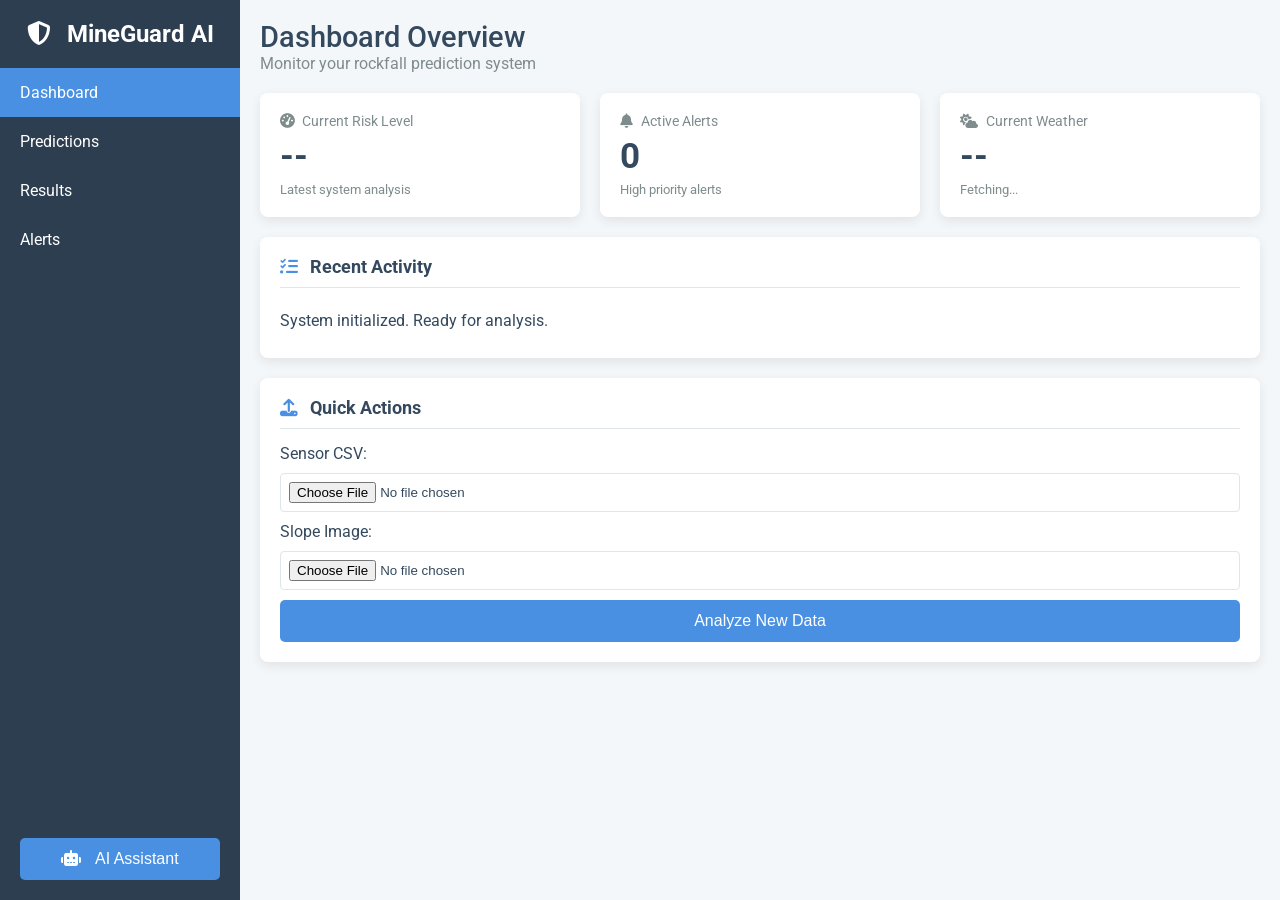
==== index.html @ 32e9ab59 "Initial commit for MineGuard AI system" ====
<!DOCTYPE html>
<html lang="en">
<head>
    <meta charset="UTF-8">
    <meta name="viewport" content="width=device-width, initial-scale=1.0">
    <title>MineGuard AI - Professional Dashboard</title>
    <link rel="stylesheet" href="style.css">
    <link href="https://fonts.googleapis.com/css2?family=Roboto:wght@300;400;500;700&display=swap" rel="stylesheet">
    <script src="https://cdn.jsdelivr.net/npm/chart.js"></script>
    <link rel="stylesheet" href="https://cdnjs.cloudflare.com/ajax/libs/font-awesome/6.5.2/css/all.min.css">
</head>
<body>
    <div class="sidebar">
        <div class="logo"><i class="fa-solid fa-shield-halved"></i> MineGuard AI</div>
        <nav id="sidebarNav">
            <ul>
                <li class="active"><a href="#" data-target="dashboard">Dashboard</a></li>
                <li><a href="#" data-target="predictions">Predictions</a></li>
                <li><a href="#" data-target="results">Results</a></li>
                <li><a href="#" data-target="alerts">Alerts</a></li>
            </ul>
        </nav>
        <div class="sidebar-footer" id="aiChatToggle">
            <button><i class="fa-solid fa-robot"></i> AI Assistant</button>
        </div>
    </div>

    <div class="main-content">
        <div id="dashboard" class="page-content active">
            <header class="page-header">
                <h1>Dashboard Overview</h1>
                <p>Monitor your rockfall prediction system</p>
            </header>
            <div class="grid-container">
                <div class="card kpi">
                    <span class="card-title"><i class="fa-solid fa-gauge-high"></i> Current Risk Level</span>
                    <span class="card-value" id="dash-risk-level">--</span>
                    <span class="card-description">Latest system analysis</span>
                </div>
                <div class="card kpi">
                    <span class="card-title"><i class="fa-solid fa-bell"></i> Active Alerts</span>
                    <span class="card-value" id="dash-active-alerts">0</span>
                    <span class="card-description">High priority alerts</span>
                </div>
                <div class="card kpi">
                    <span class="card-title"><i class="fa-solid fa-cloud-sun"></i> Current Weather</span>
                    <span class="card-value" id="dash-weather-condition">--</span>
                    <span class="card-description" id="dash-weather-details">Fetching...</span>
                </div>
                <div class="card activity-feed">
                    <h3 class="card-header"><i class="fa-solid fa-list-check"></i> Recent Activity</h3>
                    <ul id="recent-activity-list">
                        <li>System initialized. Ready for analysis.</li>
                    </ul>
                </div>
                <div class="card quick-actions">
                    <h3 class="card-header"><i class="fa-solid fa-upload"></i> Quick Actions</h3>
                    <form id="uploadForm">
                        <label for="sensorFile">Sensor CSV:</label>
                        <input type="file" id="sensorFile" name="sensorFile" accept=".csv" required>
                        <label for="imageFile">Slope Image:</label>
                        <input type="file" id="imageFile" name="imageFile" accept="image/*" required>
                        <button type="submit">Analyze New Data</button>
                    </form>
                </div>
            </div>
        </div>

        <div id="predictions" class="page-content">
            <header class="page-header">
                <h1>Rockfall Predictions</h1>
                <p>Analyze trends and future predictions using interactive charts and graphs</p>
            </header>
            <div class="grid-container">
                <div class="card chart-card">
                    <h3 class="card-header"><i class="fa-solid fa-chart-area"></i> Risk Level Trend</h3>
                    <canvas id="riskTrendChart"></canvas>
                </div>
                <div class="card info-card">
                    <h3 class="card-header"><i class="fa-solid fa-circle-info"></i> Model Information</h3>
                    <ul>
                        <li><strong>Model Accuracy:</strong> <span id="model-accuracy">94.5%</span></li>
                        <li><strong>Data Sources:</strong> <span id="model-sources">Hybrid (Sensors + Visual)</span></li>
                        <li><strong>Prediction Confidence:</strong> <span id="model-confidence">--</span></li>
                        <li><strong>Total Predictions:</strong> <span id="model-predictions">0</span></li>
                    </ul>
                </div>
                <div class="card visual-analysis-card">
                    <h3 class="card-header"><i class="fa-solid fa-camera"></i> Visual Crack Analysis</h3>
                    <div class="visual-analysis-container">
                        <img id="annotated-crack-image" src="" alt="Annotated Crack Image">
                        <p id="visual-analysis-placeholder">Upload an image to see crack detections.</p>
                    </div>
                </div>
            </div>
        </div>

        <div id="results" class="page-content">
            <header class="page-header">
                <h1>Latest Analysis Results</h1>
                <p>Detailed breakdown of the most recent open-pit mine analysis</p>
            </header>
            <div class="grid-container">
                 <div class="card kpi">
                    <span class="card-title"><i class="fa-solid fa-flag-checkered"></i> Overall Risk Level</span>
                    <span class="card-value" id="results-risk-level">--</span>
                    <span class="card-description">Based on latest data</span>
                </div>
                <div class="card kpi">
                    <span class="card-title"><i class="fa-solid fa-percent"></i> Model Confidence</span>
                    <span class="card-value" id="results-confidence">--</span>
                    <span class="card-description">Average prediction confidence</span>
                </div>
                <div class="card kpi">
                    <span class="card-title"><i class="fa-solid fa-calendar-days"></i> Analysis Date</span>
                    <span class="card-value" id="results-date">--</span>
                    <span class="card-description">Uploaded CSV Data</span>
                </div>
                <div class="card mitigation-card">
                    <h3 class="card-header"><i class="fa-solid fa-person-digging"></i> Model-Based Mitigation Actions</h3>
                    <ul id="mitigation-actions-list">
                        <li>Run an analysis to generate actions.</li>
                    </ul>
                </div>
                <div class="card zone-card">
                     <h3 class="card-header"><i class="fa-solid fa-signs-post"></i> Zone Risk Analysis</h3>
                     <ul id="zone-analysis-list">
                        <li>Run an analysis to generate zone data.</li>
                     </ul>
                </div>
            </div>
        </div>

        <div id="alerts" class="page-content">
            <header class="page-header"><h2><i class="fa-solid fa-triangle-exclamation"></i> Active and Recent Alerts</h2></header>
            <div class="card">
                <table id="alertsTable">
                    <thead>
                        <tr>
                            <th>Time</th>
                            <th>Risk Score</th>
                            <th>Severity</th>
                            <th>Details</th>
                            <th>Status</th>
                            <th>Action</th>
                        </tr>
                    </thead>
                    <tbody></tbody>
                </table>
            </div>
        </div>
    </div>

    <div class="gemini-chatbot-container" id="chatbotContainer">
        <div class="chatbot-header"><h3><i class="fa-solid fa-robot"></i> AI Assistant</h3><button class="close-chatbot" id="closeChatbot">&times;</button></div>
        <div class="chatbot-messages" id="chatbotMessages"><div class="message bot-message">Hello! I'm your MineGuard AI assistant. How can I help you today?</div></div>
        <div class="chatbot-input"><input type="text" id="chatInput" placeholder="Ask me anything..."><button id="sendChat">Send</button></div>
    </div>
    <div id="alertModal" class="modal-overlay">
        <div class="modal-content">
            <span class="modal-close" id="modalClose">&times;</span>
            <div class="modal-icon alert-icon"><i class="fa-solid fa-triangle-exclamation"></i></div>
            <h2>CRITICAL ALERT</h2>
            <p id="alert-details">A high-risk event has been detected.</p>
            <p><strong>Action:</strong> SMS & Email notifications dispatched.</p>
        </div>
    </div>

    <script src="script.js"></script>
</body>
</html>
---- style.css ----
/* --- Global Styles & Variables --- */
:root {
    --primary-color: #4a90e2;
    --background-color: #f4f7fa;
    --sidebar-bg: #2c3e50;
    --card-bg: #ffffff;
    --text-color: #34495e;
    --text-light: #7f8c8d;
    --text-inverse: #ffffff;
    --border-color: #dfe6e9;
    --shadow: 0 4px 12px rgba(0, 0, 0, 0.08);
    --risk-high: #e74c3c;
    --risk-moderate: #f39c12;
    --risk-low: #2ecc71;
}
* { box-sizing: border-box; margin: 0; padding: 0; }
body {
    font-family: 'Roboto', sans-serif;
    background-color: var(--background-color);
    color: var(--text-color);
    display: flex;
}
/* --- Sidebar --- */
.sidebar {
    width: 240px;
    background-color: var(--sidebar-bg);
    color: var(--text-inverse);
    display: flex;
    flex-direction: column;
    height: 100vh;
    position: fixed;
}
.logo { font-size: 1.5rem; font-weight: bold; padding: 20px; text-align: center; }
.logo i, .sidebar nav a i, .sidebar-footer button i { margin-right: 10px; }
.sidebar nav ul { list-style: none; }
.sidebar nav a { color: var(--text-inverse); text-decoration: none; display: block; padding: 15px 20px; transition: background-color 0.3s; }
.sidebar nav a:hover, .sidebar nav li.active a { background-color: var(--primary-color); }
.sidebar-footer { margin-top: auto; padding: 20px; }
.sidebar-footer button { width: 100%; padding: 12px; background-color: var(--primary-color); color: white; border: none; border-radius: 5px; cursor: pointer; font-size: 1rem; }
/* --- Main Content --- */
.main-content { margin-left: 240px; width: calc(100% - 240px); padding: 20px; }
.page-content { display: none; }
.page-content.active { display: block; }
.page-header { margin-bottom: 20px; }
.page-header h1 { font-size: 1.8rem; font-weight: 500; }
.page-header p { color: var(--text-light); }
/* --- Grid & Cards --- */
.grid-container { display: grid; grid-template-columns: repeat(3, 1fr); gap: 20px; }
.card { background-color: var(--card-bg); padding: 20px; border-radius: 8px; box-shadow: var(--shadow); }
.card-header { font-size: 1.1rem; margin-bottom: 15px; border-bottom: 1px solid var(--border-color); padding-bottom: 10px; }
.card-header i { margin-right: 8px; color: var(--primary-color); }
/* Card-specific layouts */
.activity-feed, .quick-actions { grid-column: span 3; }
.chart-card { grid-column: span 2; }
.info-card { grid-column: span 1; }
.mitigation-card { grid-column: span 2; }
.zone-card { grid-column: span 1; }
/* --- Card Content Styling --- */
.kpi { display: flex; flex-direction: column; }
.kpi .card-title { color: var(--text-light); font-size: 0.9rem; }
.kpi .card-title i { margin-right: 5px; }
.kpi .card-value { font-size: 2.2rem; font-weight: bold; margin: 5px 0; }
.kpi .card-description { color: var(--text-light); font-size: 0.8rem; margin-top: auto; }
.activity-feed ul, .info-card ul, .mitigation-card ul, .zone-card ul { list-style: none; padding-left: 0; }
.activity-feed li, .info-card li, .mitigation-card li, .zone-card li { padding: 8px 0; border-bottom: 1px solid var(--border-color); }
.activity-feed li:last-child, .info-card li:last-child, .mitigation-card li:last-child, .zone-card li:last-child { border-bottom: none; }
/* Quick Actions Form */
.quick-actions form { display: flex; flex-direction: column; gap: 10px; }
.quick-actions input[type="file"] { border: 1px solid var(--border-color); padding: 8px; border-radius: 4px; }
.quick-actions button { background-color: var(--primary-color); color: white; padding: 12px; border: none; border-radius: 5px; cursor: pointer; font-size: 1rem; }
/* Zone Analysis Styling */
.zone-analysis-item { display: flex; justify-content: space-between; align-items: center; }
.zone-risk-level { font-weight: bold; padding: 3px 8px; border-radius: 4px; color: white; }
.zone-risk-high { background-color: var(--risk-high); }
.zone-risk-moderate { background-color: var(--risk-moderate); }
/* --- Table Styling --- */
table { width: 100%; border-collapse: collapse; margin-top: 20px; }
table th, table td { padding: 12px 15px; border: 1px solid var(--border-color); text-align: left; }
table th { background-color: #f4f7fa; font-weight: 500; }
.severity-high { color: var(--risk-high); font-weight: bold; }
.severity-moderate { color: var(--risk-moderate); font-weight: bold; }
.solve-btn { padding: 5px 10px; background-color: var(--primary-color); color: white; border: none; border-radius: 4px; cursor: pointer; }
.solve-btn:disabled { background-color: var(--text-light); cursor: not-allowed; }
tr.solved { background-color: #eaf7ea !important; color: #6c757d; }
/* --- Chatbot Styling --- */
.gemini-chatbot-container { position: fixed; bottom: 20px; right: 20px; width: 350px; background-color: var(--card-bg); border-radius: 10px; box-shadow: 0 10px 30px rgba(0, 0, 0, 0.2); display: flex; flex-direction: column; overflow: hidden; transition: transform 0.3s ease-in-out, opacity 0.3s; transform: translateY(20px); opacity: 0; pointer-events: none; z-index: 999; }
.gemini-chatbot-container.active { transform: translateY(0); opacity: 1; pointer-events: auto; }
.chatbot-header { background-color: var(--primary-color); color: white; padding: 10px 15px; display: flex; justify-content: space-between; align-items: center; }
.chatbot-header i { margin-right: 8px; }
.close-chatbot { background: none; border: none; color: white; font-size: 1.5rem; cursor: pointer; }
.chatbot-messages { flex-grow: 1; padding: 15px; overflow-y: auto; height: 300px; }
.message { margin-bottom: 10px; padding: 8px 12px; border-radius: 15px; max-width: 80%; line-height: 1.4; }
.bot-message { background-color: #ecf0f1; }
.user-message { background-color: var(--primary-color); color: white; margin-left: auto; }
.chatbot-input { display: flex; border-top: 1px solid var(--border-color); }
.chatbot-input input { flex-grow: 1; border: none; padding: 15px; outline: none; }
.chatbot-input button { background-color: var(--primary-color); color: white; border: none; padding: 0 20px; cursor: pointer; }
/* --- Mock Alert Modal Styling --- */
.modal-overlay { position: fixed; top: 0; left: 0; width: 100%; height: 100%; background-color: rgba(0, 0, 0, 0.6); display: flex; justify-content: center; align-items: center; opacity: 0; pointer-events: none; transition: opacity 0.3s ease-in-out; z-index: 1000; }
.modal-overlay.active { opacity: 1; pointer-events: auto; }
.modal-content { background-color: white; padding: 30px; border-radius: 10px; text-align: center; width: 90%; max-width: 450px; position: relative; transform: scale(0.9); transition: transform 0.3s ease-in-out; }
.modal-overlay.active .modal-content { transform: scale(1); }
.modal-close { position: absolute; top: 10px; right: 15px; font-size: 2rem; color: #aaa; cursor: pointer; }
.modal-icon { width: 80px; height: 80px; border-radius: 50%; margin: 0 auto 20px; display: flex; justify-content: center; align-items: center; font-size: 3rem; }
.alert-icon { background-color: #fbe9e7; color: #e74c3c; }
/* --- Visual Analysis Card Styling --- */
.visual-analysis-card {
    grid-column: 1 / -1; /* Make it span the full width */
}
.visual-analysis-container {
    text-align: center;
    padding: 10px;
    min-height: 100px;
}
#annotated-crack-image {
    max-width: 100%;
    height: auto;
    border-radius: 8px;
    border: 1px solid var(--border-color);
    display: none; /* Hidden by default */
}
#visual-analysis-placeholder {
    color: var(--text-light);
    padding: 20px;
}
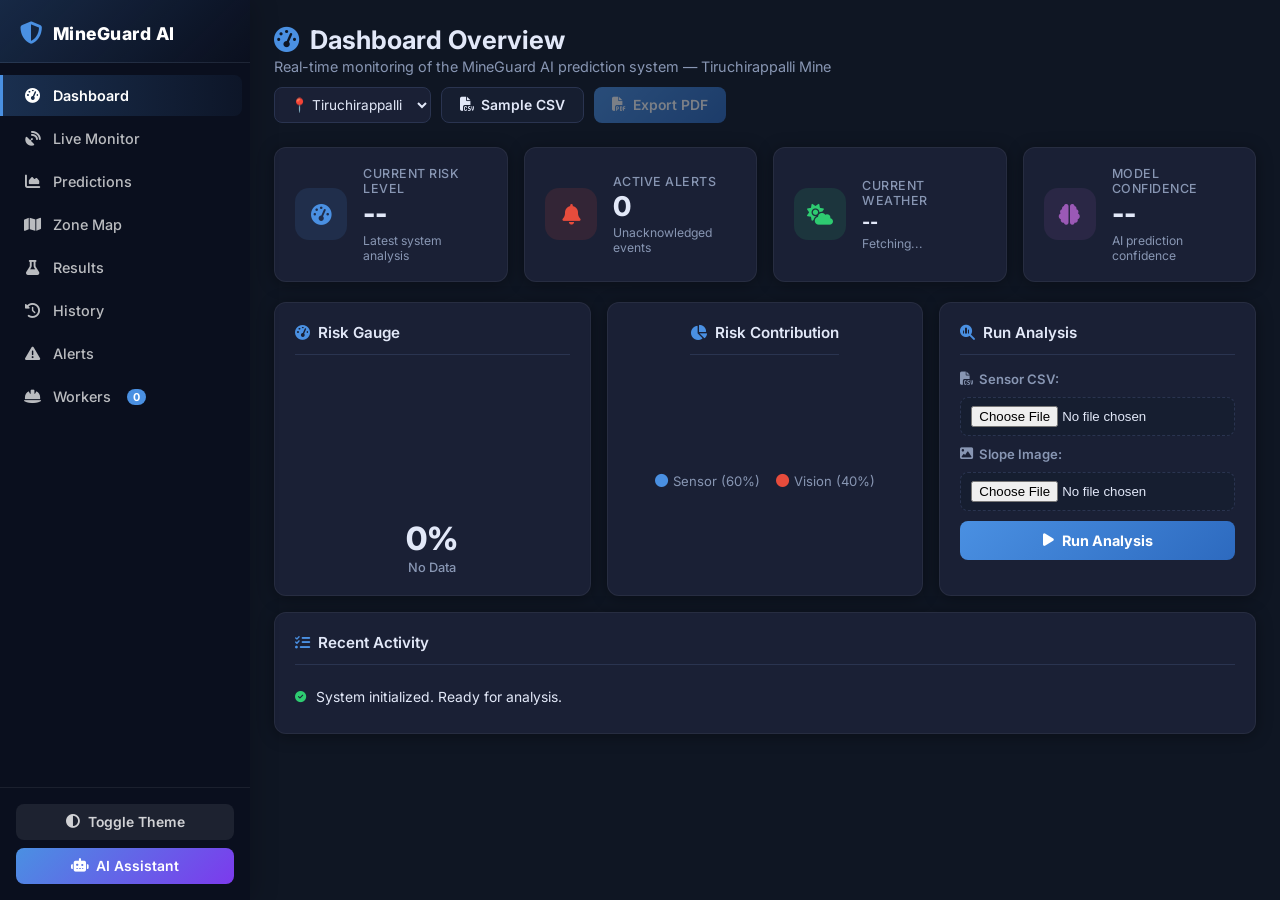
==== commit d1238be7: "feat: implement worker alert system and dashboard upgrades" ====
--- a/index.html
+++ b/index.html
@@ -1,171 +1,622 @@
 <!DOCTYPE html>
-<html lang="en">
+<html lang="en" data-theme="dark">
 <head>
     <meta charset="UTF-8">
     <meta name="viewport" content="width=device-width, initial-scale=1.0">
-    <title>MineGuard AI - Professional Dashboard</title>
+    <title>MineGuard AI — Mine Safety Dashboard</title>
+    <meta name="description" content="AI-powered open-pit mine rockfall and crack detection system with real-time sensor monitoring, YOLO visual analysis, and intelligent risk prediction.">
     <link rel="stylesheet" href="style.css">
-    <link href="https://fonts.googleapis.com/css2?family=Roboto:wght@300;400;500;700&display=swap" rel="stylesheet">
+    <link href="https://fonts.googleapis.com/css2?family=Inter:wght@300;400;500;600;700;800&display=swap" rel="stylesheet">
     <script src="https://cdn.jsdelivr.net/npm/chart.js"></script>
+    <script src="https://cdnjs.cloudflare.com/ajax/libs/jspdf/2.5.1/jspdf.umd.min.js"></script>
+    <script src="https://cdnjs.cloudflare.com/ajax/libs/html2canvas/1.4.1/html2canvas.min.js"></script>
     <link rel="stylesheet" href="https://cdnjs.cloudflare.com/ajax/libs/font-awesome/6.5.2/css/all.min.css">
 </head>
 <body>
-    <div class="sidebar">
-        <div class="logo"><i class="fa-solid fa-shield-halved"></i> MineGuard AI</div>
-        <nav id="sidebarNav">
-            <ul>
-                <li class="active"><a href="#" data-target="dashboard">Dashboard</a></li>
-                <li><a href="#" data-target="predictions">Predictions</a></li>
-                <li><a href="#" data-target="results">Results</a></li>
-                <li><a href="#" data-target="alerts">Alerts</a></li>
-            </ul>
-        </nav>
-        <div class="sidebar-footer" id="aiChatToggle">
-            <button><i class="fa-solid fa-robot"></i> AI Assistant</button>
-        </div>
-    </div>
-
-    <div class="main-content">
-        <div id="dashboard" class="page-content active">
-            <header class="page-header">
-                <h1>Dashboard Overview</h1>
-                <p>Monitor your rockfall prediction system</p>
-            </header>
-            <div class="grid-container">
+
+<!-- ============================================================
+     SIDEBAR
+     ============================================================ -->
+<div class="sidebar" id="sidebar">
+    <div class="logo">
+        <i class="fa-solid fa-shield-halved"></i>
+        <span>MineGuard AI</span>
+    </div>
+    <nav id="sidebarNav">
+        <ul>
+            <li class="active"><a href="#" data-target="dashboard"><i class="fa-solid fa-gauge-high"></i>Dashboard</a></li>
+            <li><a href="#" data-target="live"><i class="fa-solid fa-satellite-dish"></i>Live Monitor</a></li>
+            <li><a href="#" data-target="predictions"><i class="fa-solid fa-chart-area"></i>Predictions</a></li>
+            <li><a href="#" data-target="map"><i class="fa-solid fa-map"></i>Zone Map</a></li>
+            <li><a href="#" data-target="results"><i class="fa-solid fa-flask"></i>Results</a></li>
+            <li><a href="#" data-target="history"><i class="fa-solid fa-clock-rotate-left"></i>History</a></li>
+            <li><a href="#" data-target="alerts"><i class="fa-solid fa-triangle-exclamation"></i>Alerts <span id="alertBadge" class="alert-badge" style="display:none">0</span></a></li>
+            <li><a href="#" data-target="workers"><i class="fa-solid fa-hard-hat"></i>Workers <span id="workerCountBadge" class="worker-badge">0</span></a></li>
+        </ul>
+    </nav>
+    <div class="sidebar-footer">
+        <button class="theme-btn" id="themeToggle"><i class="fa-solid fa-circle-half-stroke"></i> Toggle Theme</button>
+        <button class="ai-btn" id="aiChatToggle"><i class="fa-solid fa-robot"></i> AI Assistant</button>
+    </div>
+</div>
+
+<!-- ============================================================
+     MAIN CONTENT
+     ============================================================ -->
+<div class="main-content">
+
+    <!-- ======== DASHBOARD ======== -->
+    <div id="dashboard" class="page-content active">
+        <header class="page-header">
+            <div>
+                <h1><i class="fa-solid fa-gauge-high"></i> Dashboard Overview</h1>
+                <p>Real-time monitoring of the MineGuard AI prediction system — Tiruchirappalli Mine</p>
+            </div>
+            <div class="header-actions">
+                <select id="locationSelect" class="location-select" title="Weather location">
+                    <option value="Tiruchirappalli">📍 Tiruchirappalli</option>
+                    <option value="Chennai">📍 Chennai</option>
+                    <option value="Mumbai">📍 Mumbai</option>
+                    <option value="Bengaluru">📍 Bengaluru</option>
+                </select>
+                <button id="generateCsvBtn" class="btn-secondary"><i class="fa-solid fa-file-csv"></i> Sample CSV</button>
+                <button id="exportReportBtn" class="btn-primary" disabled><i class="fa-solid fa-file-pdf"></i> Export PDF</button>
+            </div>
+        </header>
+
+        <!-- KPI Row -->
+        <div class="kpi-row">
+            <div class="card kpi" id="kpi-risk">
+                <div class="kpi-icon"><i class="fa-solid fa-gauge-high"></i></div>
+                <div class="kpi-info">
+                    <span class="kpi-label">Current Risk Level</span>
+                    <span class="kpi-value" id="dash-risk-level">--</span>
+                    <span class="kpi-sub">Latest system analysis</span>
+                </div>
+            </div>
+            <div class="card kpi">
+                <div class="kpi-icon" style="background:rgba(231,76,60,0.12);color:#e74c3c"><i class="fa-solid fa-bell"></i></div>
+                <div class="kpi-info">
+                    <span class="kpi-label">Active Alerts</span>
+                    <span class="kpi-value" id="dash-active-alerts">0</span>
+                    <span class="kpi-sub">Unacknowledged events</span>
+                </div>
+            </div>
+            <div class="card kpi">
+                <div class="kpi-icon" style="background:rgba(46,204,113,0.12);color:#2ecc71"><i class="fa-solid fa-cloud-sun"></i></div>
+                <div class="kpi-info">
+                    <span class="kpi-label">Current Weather</span>
+                    <span class="kpi-value" id="dash-weather-condition" style="font-size:1.1rem;line-height:1.4">--</span>
+                    <span class="kpi-sub" id="dash-weather-details">Fetching...</span>
+                </div>
+            </div>
+            <div class="card kpi">
+                <div class="kpi-icon" style="background:rgba(155,89,182,0.12);color:#9b59b6"><i class="fa-solid fa-brain"></i></div>
+                <div class="kpi-info">
+                    <span class="kpi-label">Model Confidence</span>
+                    <span class="kpi-value" id="dash-confidence">--</span>
+                    <span class="kpi-sub">AI prediction confidence</span>
+                </div>
+            </div>
+        </div>
+
+        <!-- Main Dashboard Grid -->
+        <div class="dashboard-grid">
+            <!-- Gauge -->
+            <div class="card gauge-card">
+                <h3 class="card-header"><i class="fa-solid fa-tachometer-alt"></i> Risk Gauge</h3>
+                <div class="gauge-container">
+                    <canvas id="riskGaugeChart" width="260" height="150"></canvas>
+                    <div class="gauge-label">
+                        <span id="gaugePercent">0%</span>
+                        <small id="gaugeLevel">No Data</small>
+                    </div>
+                </div>
+            </div>
+
+            <!-- Donut -->
+            <div class="card donut-card">
+                <h3 class="card-header"><i class="fa-solid fa-chart-pie"></i> Risk Contribution</h3>
+                <canvas id="contributionChart"></canvas>
+                <div class="donut-legend">
+                    <span><i class="fa-solid fa-circle" style="color:#4a90e2"></i> Sensor (60%)</span>
+                    <span><i class="fa-solid fa-circle" style="color:#e74c3c"></i> Vision (40%)</span>
+                </div>
+            </div>
+
+            <!-- Upload Form -->
+            <div class="card quick-actions">
+                <h3 class="card-header"><i class="fa-solid fa-magnifying-glass-chart"></i> Run Analysis</h3>
+                <form id="uploadForm">
+                    <label for="sensorFile"><i class="fa-solid fa-file-csv"></i> Sensor CSV:</label>
+                    <input type="file" id="sensorFile" name="sensorFile" accept=".csv" required>
+                    <label for="imageFile"><i class="fa-solid fa-image"></i> Slope Image:</label>
+                    <input type="file" id="imageFile" name="imageFile" accept="image/*" required>
+                    <div id="imagePreviewContainer" class="image-preview-container" style="display:none">
+                        <img id="imagePreview" src="" alt="Preview">
+                    </div>
+                    <button type="submit" id="analyzeBtn"><i class="fa-solid fa-play"></i> Run Analysis</button>
+                </form>
+                <div id="analyzeLoader" class="skeleton-loader" style="display:none">
+                    <div class="skeleton-line"></div>
+                    <div class="skeleton-line medium"></div>
+                    <div class="skeleton-line short"></div>
+                    <div class="skeleton-line medium"></div>
+                </div>
+            </div>
+
+            <!-- Activity Feed -->
+            <div class="card activity-feed">
+                <h3 class="card-header"><i class="fa-solid fa-list-check"></i> Recent Activity</h3>
+                <ul id="recent-activity-list">
+                    <li class="activity-item">
+                        <i class="fa-solid fa-circle-check act-icon ok"></i>
+                        <span>System initialized. Ready for analysis.</span>
+                    </li>
+                </ul>
+            </div>
+        </div>
+    </div>
+
+    <!-- ======== LIVE MONITOR ======== -->
+    <div id="live" class="page-content">
+        <header class="page-header">
+            <div>
+                <h1><i class="fa-solid fa-satellite-dish"></i> Live Sensor Monitor</h1>
+                <p>Real-time simulation of underground mine sensors (polls every 2 seconds)</p>
+            </div>
+            <div class="header-actions">
+                <span id="livePulse" class="live-pulse"><i class="fa-solid fa-circle"></i> STANDBY</span>
+                <button id="toggleLiveBtn" class="btn-primary"><i class="fa-solid fa-play"></i> Start Monitoring</button>
+            </div>
+        </header>
+
+        <div class="kpi-row">
+            <div class="card kpi">
+                <div class="kpi-icon" style="background:rgba(74,144,226,0.12);color:#4a90e2"><i class="fa-solid fa-arrows-up-down"></i></div>
+                <div class="kpi-info">
+                    <span class="kpi-label">Displacement</span>
+                    <span class="kpi-value" id="live-displacement">-- mm</span>
+                    <span class="kpi-sub">Surface movement</span>
+                </div>
+            </div>
+            <div class="card kpi">
+                <div class="kpi-icon" style="background:rgba(231,76,60,0.12);color:#e74c3c"><i class="fa-solid fa-droplet"></i></div>
+                <div class="kpi-info">
+                    <span class="kpi-label">Pore Pressure</span>
+                    <span class="kpi-value" id="live-pressure">-- kPa</span>
+                    <span class="kpi-sub">Subsurface water pressure</span>
+                </div>
+            </div>
+            <div class="card kpi">
+                <div class="kpi-icon" style="background:rgba(243,156,18,0.12);color:#f39c12"><i class="fa-solid fa-compress-alt"></i></div>
+                <div class="kpi-info">
+                    <span class="kpi-label">Strain</span>
+                    <span class="kpi-value" id="live-strain">-- με</span>
+                    <span class="kpi-sub">Rock micro-deformation</span>
+                </div>
+            </div>
+            <div class="card kpi">
+                <div class="kpi-icon" style="background:rgba(231,76,60,0.12);color:#e74c3c"><i class="fa-solid fa-shield-halved"></i></div>
+                <div class="kpi-info">
+                    <span class="kpi-label">Estimated Risk</span>
+                    <span class="kpi-value" id="live-risk">--</span>
+                    <span class="kpi-sub">Sensor-based estimate</span>
+                </div>
+            </div>
+        </div>
+
+        <div class="card live-chart-card">
+            <h3 class="card-header"><i class="fa-solid fa-wave-square"></i> Real-Time Sensor Feed (Last 30 Readings)</h3>
+            <canvas id="liveChart" style="max-height:300px"></canvas>
+        </div>
+    </div>
+
+    <!-- ======== PREDICTIONS ======== -->
+    <div id="predictions" class="page-content">
+        <header class="page-header">
+            <div>
+                <h1><i class="fa-solid fa-chart-area"></i> Rockfall Predictions</h1>
+                <p>Multi-sensor trend analysis and YOLO visual crack detection</p>
+            </div>
+        </header>
+        <div class="predictions-grid">
+            <div class="card chart-card">
+                <h3 class="card-header"><i class="fa-solid fa-chart-line"></i> Multi-Sensor Trend (Last 20 Readings)</h3>
+                <canvas id="riskTrendChart" style="max-height:280px"></canvas>
+            </div>
+            <div class="card info-card">
+                <h3 class="card-header"><i class="fa-solid fa-circle-info"></i> Model Information</h3>
+                <ul class="info-list">
+                    <li><strong>Model Accuracy</strong> <span id="model-accuracy" class="badge badge-green">94.5%</span></li>
+                    <li><strong>Data Sources</strong> <span>Hybrid (Sensors + Visual)</span></li>
+                    <li><strong>Prediction Confidence</strong> <span id="model-confidence">--</span></li>
+                    <li><strong>Total Predictions</strong> <span id="model-predictions">0</span></li>
+                    <li><strong>Cracks Detected</strong> <span id="info-cracks">--</span></li>
+                    <li><strong>Numerical Risk</strong> <span id="info-num-risk">--</span></li>
+                    <li><strong>Visual Risk</strong> <span id="info-vis-risk">--</span></li>
+                    <li><strong>Rainfall Impact</strong> <span id="info-rainfall">--</span></li>
+                </ul>
+            </div>
+
+            <!-- Before / After Comparison -->
+            <div class="card visual-analysis-card">
+                <h3 class="card-header"><i class="fa-solid fa-camera"></i> YOLO Crack Detection — Original vs Annotated</h3>
+                <div class="img-wrapper" id="imgWrapper">
+                    <p id="visual-analysis-placeholder">Upload an image to see YOLO crack detections.</p>
+                </div>
+            </div>
+        </div>
+    </div>
+
+    <!-- ======== ZONE MAP ======== -->
+    <div id="map" class="page-content">
+        <header class="page-header">
+            <div>
+                <h1><i class="fa-solid fa-map"></i> Mine Zone Map</h1>
+                <p>Top-down view of open-pit mine zones colored by real-time risk level</p>
+            </div>
+        </header>
+        <div class="map-layout">
+            <div class="card map-card">
+                <h3 class="card-header"><i class="fa-solid fa-signs-post"></i> Zone Risk Visualization</h3>
+                <svg id="mineMap" viewBox="0 0 620 420" xmlns="http://www.w3.org/2000/svg" style="width:100%;height:auto;border-radius:10px">
+                    <!-- Background -->
+                    <rect width="620" height="420" rx="10" fill="none"/>
+                    <!-- Pit border -->
+                    <ellipse cx="310" cy="210" rx="275" ry="180" fill="none" stroke="var(--border)" stroke-width="2" stroke-dasharray="8,4"/>
+                    <!-- Zones -->
+                    <path id="zone-north" d="M 310 30 A 275 180 0 0 1 585 210 L 310 210 Z" fill="#2ecc71" opacity="0.75" class="mine-zone" data-zone="North Slope"/>
+                    <path id="zone-east"  d="M 585 210 A 275 180 0 0 1 310 390 L 310 210 Z" fill="#2ecc71" opacity="0.75" class="mine-zone" data-zone="East Wall"/>
+                    <path id="zone-south" d="M 310 390 A 275 180 0 0 1 35 210 L 310 210 Z"  fill="#2ecc71" opacity="0.75" class="mine-zone" data-zone="South Slope"/>
+                    <path id="zone-west"  d="M 35 210 A 275 180 0 0 1 310 30 L 310 210 Z"   fill="#2ecc71" opacity="0.75" class="mine-zone" data-zone="West Wall"/>
+                    <!-- Pit floor -->
+                    <ellipse cx="310" cy="210" rx="75" ry="50" fill="#1a2035" opacity="0.85"/>
+                    <text x="310" y="215" text-anchor="middle" fill="#8896b3" font-size="12" font-family="Inter,sans-serif" font-weight="500">Pit Floor</text>
+                    <!-- Zone labels -->
+                    <text x="310" y="115" text-anchor="middle" fill="white" font-size="15" font-weight="700" font-family="Inter,sans-serif">North Slope</text>
+                    <text id="map-label-north" x="310" y="135" text-anchor="middle" fill="white" font-size="12" font-family="Inter,sans-serif">LOW RISK</text>
+                    <text x="475" y="215" text-anchor="middle" fill="white" font-size="15" font-weight="700" font-family="Inter,sans-serif">East Wall</text>
+                    <text id="map-label-east" x="475" y="235" text-anchor="middle" fill="white" font-size="12" font-family="Inter,sans-serif">LOW RISK</text>
+                    <text x="310" y="315" text-anchor="middle" fill="white" font-size="15" font-weight="700" font-family="Inter,sans-serif">South Slope</text>
+                    <text id="map-label-south" x="310" y="335" text-anchor="middle" fill="white" font-size="12" font-family="Inter,sans-serif">LOW RISK</text>
+                    <text x="150" y="215" text-anchor="middle" fill="white" font-size="15" font-weight="700" font-family="Inter,sans-serif">West Wall</text>
+                    <text id="map-label-west" x="150" y="235" text-anchor="middle" fill="white" font-size="12" font-family="Inter,sans-serif">LOW RISK</text>
+                    <!-- Sensor dots -->
+                    <circle class="pulse-dot" cx="310" cy="55" r="9" fill="#4a90e2"/>
+                    <circle class="pulse-dot" cx="550" cy="210" r="9" fill="#4a90e2"/>
+                    <circle class="pulse-dot" cx="310" cy="370" r="9" fill="#4a90e2"/>
+                    <circle class="pulse-dot" cx="75" cy="210" r="9" fill="#4a90e2"/>
+                </svg>
+                <div class="map-legend">
+                    <span class="legend-item"><span class="legend-color" style="background:#2ecc71"></span>Low Risk</span>
+                    <span class="legend-item"><span class="legend-color" style="background:#f39c12"></span>Moderate Risk</span>
+                    <span class="legend-item"><span class="legend-color" style="background:#e74c3c"></span>High Risk</span>
+                    <span class="legend-item"><span class="legend-color" style="background:#4a90e2;border-radius:50%"></span>Sensor Node</span>
+                </div>
+            </div>
+
+            <div class="map-sidebar">
+                <div class="card">
+                    <h3 class="card-header"><i class="fa-solid fa-list"></i> Zone Details</h3>
+                    <ul class="zone-list">
+                        <li class="zone-list-item">
+                            <div class="zone-name"><i class="fa-solid fa-circle-dot"></i> North Slope</div>
+                            <div class="zone-badge badge-green" id="zb-north">LOW</div>
+                            <div class="zone-conf" id="zc-north">Confidence: --</div>
+                        </li>
+                        <li class="zone-list-item">
+                            <div class="zone-name"><i class="fa-solid fa-circle-dot"></i> East Wall</div>
+                            <div class="zone-badge badge-green" id="zb-east">LOW</div>
+                            <div class="zone-conf" id="zc-east">Confidence: --</div>
+                        </li>
+                        <li class="zone-list-item">
+                            <div class="zone-name"><i class="fa-solid fa-circle-dot"></i> South Slope</div>
+                            <div class="zone-badge badge-green" id="zb-south">LOW</div>
+                            <div class="zone-conf" id="zc-south">Confidence: --</div>
+                        </li>
+                        <li class="zone-list-item">
+                            <div class="zone-name"><i class="fa-solid fa-circle-dot"></i> West Wall</div>
+                            <div class="zone-badge badge-green" id="zb-west">LOW</div>
+                            <div class="zone-conf" id="zc-west">Confidence: --</div>
+                        </li>
+                    </ul>
+                </div>
+                <div class="card">
+                    <h3 class="card-header"><i class="fa-solid fa-person-digging"></i> Mitigation Actions</h3>
+                    <ul class="mitigation-list" id="map-mitigation-list">
+                        <li>Run an analysis to generate recommendations.</li>
+                    </ul>
+                </div>
+            </div>
+        </div>
+    </div>
+
+    <!-- ======== RESULTS ======== -->
+    <div id="results" class="page-content">
+        <header class="page-header">
+            <div>
+                <h1><i class="fa-solid fa-flask"></i> Latest Analysis Results</h1>
+                <p>Detailed breakdown of the most recent AI-powered analysis</p>
+            </div>
+            <button id="exportResultsBtn" class="btn-primary" disabled><i class="fa-solid fa-file-pdf"></i> Export PDF Report</button>
+        </header>
+        <div id="reportContent">
+            <div class="kpi-row">
                 <div class="card kpi">
-                    <span class="card-title"><i class="fa-solid fa-gauge-high"></i> Current Risk Level</span>
-                    <span class="card-value" id="dash-risk-level">--</span>
-                    <span class="card-description">Latest system analysis</span>
+                    <div class="kpi-icon"><i class="fa-solid fa-flag-checkered"></i></div>
+                    <div class="kpi-info">
+                        <span class="kpi-label">Overall Risk Level</span>
+                        <span class="kpi-value" id="results-risk-level">--</span>
+                        <span class="kpi-sub">Final fusion score</span>
+                    </div>
                 </div>
                 <div class="card kpi">
-                    <span class="card-title"><i class="fa-solid fa-bell"></i> Active Alerts</span>
-                    <span class="card-value" id="dash-active-alerts">0</span>
-                    <span class="card-description">High priority alerts</span>
+                    <div class="kpi-icon" style="background:rgba(155,89,182,0.12);color:#9b59b6"><i class="fa-solid fa-percent"></i></div>
+                    <div class="kpi-info">
+                        <span class="kpi-label">Model Confidence</span>
+                        <span class="kpi-value" id="results-confidence">--</span>
+                        <span class="kpi-sub">AI ensemble confidence</span>
+                    </div>
                 </div>
                 <div class="card kpi">
-                    <span class="card-title"><i class="fa-solid fa-cloud-sun"></i> Current Weather</span>
-                    <span class="card-value" id="dash-weather-condition">--</span>
-                    <span class="card-description" id="dash-weather-details">Fetching...</span>
-                </div>
-                <div class="card activity-feed">
-                    <h3 class="card-header"><i class="fa-solid fa-list-check"></i> Recent Activity</h3>
-                    <ul id="recent-activity-list">
-                        <li>System initialized. Ready for analysis.</li>
-                    </ul>
-                </div>
-                <div class="card quick-actions">
-                    <h3 class="card-header"><i class="fa-solid fa-upload"></i> Quick Actions</h3>
-                    <form id="uploadForm">
-                        <label for="sensorFile">Sensor CSV:</label>
-                        <input type="file" id="sensorFile" name="sensorFile" accept=".csv" required>
-                        <label for="imageFile">Slope Image:</label>
-                        <input type="file" id="imageFile" name="imageFile" accept="image/*" required>
-                        <button type="submit">Analyze New Data</button>
-                    </form>
-                </div>
-            </div>
-        </div>
-
-        <div id="predictions" class="page-content">
-            <header class="page-header">
-                <h1>Rockfall Predictions</h1>
-                <p>Analyze trends and future predictions using interactive charts and graphs</p>
-            </header>
-            <div class="grid-container">
-                <div class="card chart-card">
-                    <h3 class="card-header"><i class="fa-solid fa-chart-area"></i> Risk Level Trend</h3>
-                    <canvas id="riskTrendChart"></canvas>
-                </div>
-                <div class="card info-card">
-                    <h3 class="card-header"><i class="fa-solid fa-circle-info"></i> Model Information</h3>
-                    <ul>
-                        <li><strong>Model Accuracy:</strong> <span id="model-accuracy">94.5%</span></li>
-                        <li><strong>Data Sources:</strong> <span id="model-sources">Hybrid (Sensors + Visual)</span></li>
-                        <li><strong>Prediction Confidence:</strong> <span id="model-confidence">--</span></li>
-                        <li><strong>Total Predictions:</strong> <span id="model-predictions">0</span></li>
-                    </ul>
-                </div>
-                <div class="card visual-analysis-card">
-                    <h3 class="card-header"><i class="fa-solid fa-camera"></i> Visual Crack Analysis</h3>
-                    <div class="visual-analysis-container">
-                        <img id="annotated-crack-image" src="" alt="Annotated Crack Image">
-                        <p id="visual-analysis-placeholder">Upload an image to see crack detections.</p>
-                    </div>
-                </div>
-            </div>
-        </div>
-
-        <div id="results" class="page-content">
-            <header class="page-header">
-                <h1>Latest Analysis Results</h1>
-                <p>Detailed breakdown of the most recent open-pit mine analysis</p>
-            </header>
-            <div class="grid-container">
-                 <div class="card kpi">
-                    <span class="card-title"><i class="fa-solid fa-flag-checkered"></i> Overall Risk Level</span>
-                    <span class="card-value" id="results-risk-level">--</span>
-                    <span class="card-description">Based on latest data</span>
+                    <div class="kpi-icon" style="background:rgba(52,152,219,0.12);color:#3498db"><i class="fa-solid fa-calendar-days"></i></div>
+                    <div class="kpi-info">
+                        <span class="kpi-label">Analysis Date</span>
+                        <span class="kpi-value" id="results-date" style="font-size:1rem;line-height:1.5">--</span>
+                        <span class="kpi-sub">Timestamp of last run</span>
+                    </div>
                 </div>
                 <div class="card kpi">
-                    <span class="card-title"><i class="fa-solid fa-percent"></i> Model Confidence</span>
-                    <span class="card-value" id="results-confidence">--</span>
-                    <span class="card-description">Average prediction confidence</span>
-                </div>
-                <div class="card kpi">
-                    <span class="card-title"><i class="fa-solid fa-calendar-days"></i> Analysis Date</span>
-                    <span class="card-value" id="results-date">--</span>
-                    <span class="card-description">Uploaded CSV Data</span>
-                </div>
+                    <div class="kpi-icon" style="background:rgba(230,126,34,0.12);color:#e67e22"><i class="fa-solid fa-eye"></i></div>
+                    <div class="kpi-info">
+                        <span class="kpi-label">Cracks Detected</span>
+                        <span class="kpi-value" id="results-cracks">--</span>
+                        <span class="kpi-sub">YOLO object count</span>
+                    </div>
+                </div>
+            </div>
+            <div class="results-lower">
                 <div class="card mitigation-card">
-                    <h3 class="card-header"><i class="fa-solid fa-person-digging"></i> Model-Based Mitigation Actions</h3>
-                    <ul id="mitigation-actions-list">
+                    <h3 class="card-header"><i class="fa-solid fa-person-digging"></i> Smart Mitigation Actions</h3>
+                    <ul class="mitigation-list" id="mitigation-actions-list">
                         <li>Run an analysis to generate actions.</li>
                     </ul>
                 </div>
-                <div class="card zone-card">
-                     <h3 class="card-header"><i class="fa-solid fa-signs-post"></i> Zone Risk Analysis</h3>
-                     <ul id="zone-analysis-list">
-                        <li>Run an analysis to generate zone data.</li>
-                     </ul>
-                </div>
-            </div>
-        </div>
-
-        <div id="alerts" class="page-content">
-            <header class="page-header"><h2><i class="fa-solid fa-triangle-exclamation"></i> Active and Recent Alerts</h2></header>
-            <div class="card">
-                <table id="alertsTable">
-                    <thead>
-                        <tr>
-                            <th>Time</th>
-                            <th>Risk Score</th>
-                            <th>Severity</th>
-                            <th>Details</th>
-                            <th>Status</th>
-                            <th>Action</th>
-                        </tr>
-                    </thead>
-                    <tbody></tbody>
-                </table>
-            </div>
-        </div>
-    </div>
-
-    <div class="gemini-chatbot-container" id="chatbotContainer">
-        <div class="chatbot-header"><h3><i class="fa-solid fa-robot"></i> AI Assistant</h3><button class="close-chatbot" id="closeChatbot">&times;</button></div>
-        <div class="chatbot-messages" id="chatbotMessages"><div class="message bot-message">Hello! I'm your MineGuard AI assistant. How can I help you today?</div></div>
-        <div class="chatbot-input"><input type="text" id="chatInput" placeholder="Ask me anything..."><button id="sendChat">Send</button></div>
-    </div>
-    <div id="alertModal" class="modal-overlay">
-        <div class="modal-content">
-            <span class="modal-close" id="modalClose">&times;</span>
-            <div class="modal-icon alert-icon"><i class="fa-solid fa-triangle-exclamation"></i></div>
-            <h2>CRITICAL ALERT</h2>
-            <p id="alert-details">A high-risk event has been detected.</p>
-            <p><strong>Action:</strong> SMS & Email notifications dispatched.</p>
-        </div>
-    </div>
-
-    <script src="script.js"></script>
+                <div class="card">
+                    <h3 class="card-header"><i class="fa-solid fa-signs-post"></i> Zone Risk Analysis</h3>
+                    <ul class="zone-list" id="zone-analysis-list"></ul>
+                </div>
+                <div class="card xai-card">
+                    <h3 class="card-header"><i class="fa-solid fa-lightbulb"></i> XAI Explanation</h3>
+                    <p id="xai-text" class="xai-text">Run an analysis to see the AI explanation.</p>
+                </div>
+            </div>
+        </div>
+    </div>
+
+    <!-- ======== HISTORY ======== -->
+    <div id="history" class="page-content">
+        <header class="page-header">
+            <div>
+                <h1><i class="fa-solid fa-clock-rotate-left"></i> Analysis History</h1>
+                <p>All analyses from this session stored locally</p>
+            </div>
+            <button id="clearHistoryBtn" class="btn-danger"><i class="fa-solid fa-trash"></i> Clear History</button>
+        </header>
+        <div class="card">
+            <table id="historyTable">
+                <thead>
+                    <tr>
+                        <th>#</th>
+                        <th>Date & Time</th>
+                        <th>Risk Score</th>
+                        <th>Risk Level</th>
+                        <th>Confidence</th>
+                        <th>Weather</th>
+                        <th>Sensor Risk</th>
+                        <th>Visual Risk</th>
+                        <th>Cracks</th>
+                    </tr>
+                </thead>
+                <tbody id="historyTableBody">
+                    <tr><td colspan="9" style="text-align:center;color:var(--text-light);padding:30px">No history yet. Run an analysis to begin.</td></tr>
+                </tbody>
+            </table>
+        </div>
+    </div>
+
+    <!-- ======== ALERTS ======== -->
+    <div id="alerts" class="page-content">
+        <header class="page-header">
+            <div>
+                <h1><i class="fa-solid fa-triangle-exclamation"></i> Active & Recent Alerts</h1>
+                <p>High-risk events flagged by MineGuard AI</p>
+            </div>
+        </header>
+        <div class="card">
+            <table id="alertsTable">
+                <thead>
+                    <tr>
+                        <th>Time</th>
+                        <th>Risk Score</th>
+                        <th>Severity</th>
+                        <th>Details</th>
+                        <th>Status</th>
+                        <th>Action</th>
+                    </tr>
+                </thead>
+                <tbody id="alertsTableBody"></tbody>
+            </table>
+        </div>
+    </div>
+
+    <!-- ======== WORKERS ======== -->
+    <div id="workers" class="page-content">
+        <header class="page-header">
+            <div>
+                <h1><i class="fa-solid fa-hard-hat"></i> Mine Workers</h1>
+                <p>Manage registered mine workers — they receive automatic alerts when high risk is detected</p>
+            </div>
+            <div class="header-actions">
+                <button id="broadcastAlertBtn" class="btn-danger" disabled>
+                    <i class="fa-solid fa-bullhorn"></i> Broadcast Alert to All
+                </button>
+            </div>
+        </header>
+
+        <!-- Alert Status Banner -->
+        <div id="alertStatusBanner" class="alert-status-banner" style="display:none">
+            <i class="fa-solid fa-circle-check"></i>
+            <span id="alertStatusText">Alerts sent.</span>
+        </div>
+
+        <div class="workers-layout">
+            <!-- Add Worker Form -->
+            <div class="card add-worker-card">
+                <h3 class="card-header"><i class="fa-solid fa-user-plus"></i> Register New Worker</h3>
+                <form id="addWorkerForm">
+                    <div class="form-group">
+                        <label for="workerName"><i class="fa-solid fa-user"></i> Full Name *</label>
+                        <input type="text" id="workerName" placeholder="e.g. Rajesh Kumar" required>
+                    </div>
+                    <div class="form-group">
+                        <label for="workerEmail"><i class="fa-solid fa-envelope"></i> Email Address</label>
+                        <input type="email" id="workerEmail" placeholder="e.g. rajesh@example.com">
+                        <small class="form-hint">Required for email alerts</small>
+                    </div>
+                    <div class="form-group">
+                        <label for="workerPhone"><i class="fa-solid fa-phone"></i> Phone Number</label>
+                        <input type="tel" id="workerPhone" placeholder="e.g. +919876543210">
+                        <small class="form-hint">Required for SMS alerts (Twilio)</small>
+                    </div>
+                    <div class="form-group">
+                        <label for="workerZone"><i class="fa-solid fa-map-pin"></i> Assigned Zone</label>
+                        <select id="workerZone">
+                            <option value="North Slope">North Slope</option>
+                            <option value="East Wall">East Wall</option>
+                            <option value="South Slope">South Slope</option>
+                            <option value="West Wall">West Wall</option>
+                            <option value="Central Pit">Central Pit</option>
+                            <option value="General">General / All Zones</option>
+                        </select>
+                    </div>
+                    <div class="form-group">
+                        <label for="workerRole"><i class="fa-solid fa-briefcase"></i> Role</label>
+                        <select id="workerRole">
+                            <option value="Miner">Miner</option>
+                            <option value="Supervisor">Supervisor</option>
+                            <option value="Safety Officer">Safety Officer</option>
+                            <option value="Geologist">Geologist</option>
+                            <option value="Equipment Operator">Equipment Operator</option>
+                            <option value="Engineer">Engineer</option>
+                        </select>
+                    </div>
+                    <button type="submit" class="btn-primary" style="width:100%;margin-top:6px">
+                        <i class="fa-solid fa-user-plus"></i> Register Worker
+                    </button>
+                </form>
+            </div>
+
+            <!-- Workers List -->
+            <div class="card workers-list-card">
+                <div style="display:flex;justify-content:space-between;align-items:center;margin-bottom:16px">
+                    <h3 class="card-header" style="margin-bottom:0;border:none;padding:0">
+                        <i class="fa-solid fa-users"></i> Registered Workers
+                        <span id="workerListCount" class="badge badge-green" style="margin-left:6px">0</span>
+                    </h3>
+                    <div style="display:flex;gap:8px">
+                        <input type="text" id="workerSearch" placeholder="Search..." class="search-input">
+                    </div>
+                </div>
+
+                <div id="workerGrid" class="worker-grid">
+                    <div class="worker-empty" id="workerEmpty">
+                        <i class="fa-solid fa-hard-hat" style="font-size:2.5rem;color:var(--text-light);margin-bottom:12px"></i>
+                        <p>No workers registered yet.</p>
+                        <p style="font-size:0.85rem">Add workers using the form on the left.</p>
+                    </div>
+                </div>
+            </div>
+        </div>
+
+        <!-- Alert Log -->
+        <div class="card" style="margin-top:16px">
+            <h3 class="card-header"><i class="fa-solid fa-history"></i> Alert Dispatch Log</h3>
+            <table id="alertLogTable">
+                <thead>
+                    <tr>
+                        <th>Time</th>
+                        <th>Triggered By</th>
+                        <th>Risk Level</th>
+                        <th>Risk Score</th>
+                        <th>Workers Notified</th>
+                        <th>Email</th>
+                        <th>SMS</th>
+                    </tr>
+                </thead>
+                <tbody id="alertLogBody">
+                    <tr><td colspan="7" style="text-align:center;color:var(--text-light);padding:20px">No alerts dispatched yet.</td></tr>
+                </tbody>
+            </table>
+        </div>
+    </div>
+
+</div><!-- end main-content -->
+
+<!-- ============================================================
+     CHATBOT
+     ============================================================ -->
+<div class="gemini-chatbot-container" id="chatbotContainer">
+    <div class="chatbot-header">
+        <h3><i class="fa-solid fa-robot"></i> MineGuard AI Assistant</h3>
+        <button class="close-chatbot" id="closeChatbot">&times;</button>
+    </div>
+    <div class="chatbot-messages" id="chatbotMessages">
+        <div class="message bot-message">Hello! I'm MineGuard AI. Upload data and run an analysis first, then ask me anything about the results — risk levels, sensor readings, safety actions, and more!</div>
+    </div>
+    <div class="chatbot-input">
+        <input type="text" id="chatInput" placeholder="Ask about risk, sensors, safety...">
+        <button id="sendChat"><i class="fa-solid fa-paper-plane"></i></button>
+    </div>
+</div>
+
+<!-- ============================================================
+     ALERT MODAL
+     ============================================================ -->
+<div id="alertModal" class="modal-overlay">
+    <div class="modal-content">
+        <span class="modal-close" id="modalClose">&times;</span>
+        <div class="modal-icon alert-icon"><i class="fa-solid fa-triangle-exclamation"></i></div>
+        <h2>⚠ CRITICAL ALERT</h2>
+        <p id="alert-details">A high-risk event has been detected.</p>
+        <p><strong>Action:</strong> Emergency notifications dispatched to site supervisors.</p>
+        <button class="btn-danger" id="modalAcknowledge" style="width:100%;padding:12px;margin-top:14px">Acknowledge Alert</button>
+    </div>
+</div>
+
+<!-- ============================================================
+     TOAST CONTAINER
+     ============================================================ -->
+<div id="toastContainer" class="toast-container"></div>
+
+<style>
+/* Inline extras */
+.location-select {
+    padding: 8px 12px; border-radius: 8px;
+    border: 1px solid var(--border); background: var(--card-bg);
+    color: var(--text); font-size: 0.85rem; font-family: inherit; cursor: pointer;
+}
+.alert-badge {
+    background: #e74c3c; color: white; font-size: 0.7rem; font-weight: 700;
+    padding: 1px 6px; border-radius: 10px; margin-left: 4px; vertical-align: middle;
+}
+.pulse-dot { animation: mapPulse 2s ease-in-out infinite; }
+@keyframes mapPulse {
+    0%, 100% { opacity: 1; r: 9; }
+    50% { opacity: 0.5; r: 13; }
+}
+</style>
+<script src="script.js"></script>
 </body>
 </html>
--- a/style.css
+++ b/style.css
@@ -1,125 +1,760 @@
-/* --- Global Styles & Variables --- */
+/* ============================================================
+   MineGuard AI — Complete Design System
+   ============================================================ */
+
+/* --- Google Font --- */
+@import url('https://fonts.googleapis.com/css2?family=Inter:wght@300;400;500;600;700;800&display=swap');
+
+/* --- CSS Variables (Light Theme) --- */
 :root {
-    --primary-color: #4a90e2;
-    --background-color: #f4f7fa;
-    --sidebar-bg: #2c3e50;
+    --primary: #4a90e2;
+    --primary-dark: #2d6abf;
+    --primary-glow: rgba(74,144,226,0.25);
+    --accent: #7c3aed;
+    --bg: #f0f4fa;
+    --bg2: #e8edf5;
+    --sidebar-bg: #1a2035;
+    --sidebar-hover: #2a3250;
     --card-bg: #ffffff;
-    --text-color: #34495e;
-    --text-light: #7f8c8d;
-    --text-inverse: #ffffff;
-    --border-color: #dfe6e9;
-    --shadow: 0 4px 12px rgba(0, 0, 0, 0.08);
+    --card-border: rgba(0,0,0,0.06);
+    --text: #1e2a3a;
+    --text-light: #6b7a99;
+    --text-inv: #ffffff;
+    --border: #dde3ef;
+    --shadow: 0 2px 16px rgba(30,42,58,0.09);
+    --shadow-lg: 0 8px 32px rgba(30,42,58,0.13);
     --risk-high: #e74c3c;
+    --risk-high-bg: rgba(231,76,60,0.1);
     --risk-moderate: #f39c12;
+    --risk-moderate-bg: rgba(243,156,18,0.1);
     --risk-low: #2ecc71;
-}
-* { box-sizing: border-box; margin: 0; padding: 0; }
+    --risk-low-bg: rgba(46,204,113,0.1);
+    --sidebar-width: 250px;
+    --radius: 12px;
+    --radius-sm: 8px;
+    --transition: 0.22s ease;
+}
+
+/* --- Dark Theme --- */
+[data-theme="dark"] {
+    --bg: #0f1623;
+    --bg2: #161e30;
+    --sidebar-bg: #0a0f1e;
+    --sidebar-hover: #1a2540;
+    --card-bg: #1a2035;
+    --card-border: rgba(255,255,255,0.06);
+    --text: #e2e8f8;
+    --text-light: #8896b3;
+    --border: #2a3450;
+    --shadow: 0 2px 16px rgba(0,0,0,0.35);
+    --shadow-lg: 0 8px 32px rgba(0,0,0,0.45);
+}
+
+/* --- Reset & Base --- */
+*, *::before, *::after { box-sizing: border-box; margin: 0; padding: 0; }
+
+html { scroll-behavior: smooth; }
+
 body {
-    font-family: 'Roboto', sans-serif;
-    background-color: var(--background-color);
-    color: var(--text-color);
+    font-family: 'Inter', 'Roboto', sans-serif;
+    background: var(--bg);
+    color: var(--text);
     display: flex;
-}
-/* --- Sidebar --- */
+    min-height: 100vh;
+    transition: background var(--transition), color var(--transition);
+}
+
+/* ============================================================
+   SIDEBAR
+   ============================================================ */
 .sidebar {
-    width: 240px;
-    background-color: var(--sidebar-bg);
-    color: var(--text-inverse);
+    width: var(--sidebar-width);
+    background: var(--sidebar-bg);
+    color: var(--text-inv);
     display: flex;
     flex-direction: column;
     height: 100vh;
     position: fixed;
-}
-.logo { font-size: 1.5rem; font-weight: bold; padding: 20px; text-align: center; }
-.logo i, .sidebar nav a i, .sidebar-footer button i { margin-right: 10px; }
+    top: 0; left: 0;
+    z-index: 100;
+    box-shadow: 4px 0 24px rgba(0,0,0,0.18);
+    transition: background var(--transition);
+}
+
+.logo {
+    display: flex;
+    align-items: center;
+    gap: 10px;
+    padding: 22px 20px 18px;
+    font-size: 1.2rem;
+    font-weight: 800;
+    letter-spacing: 0.5px;
+    border-bottom: 1px solid rgba(255,255,255,0.07);
+    background: linear-gradient(135deg, rgba(74,144,226,0.2), transparent);
+}
+.logo i { color: var(--primary); font-size: 1.4rem; }
+.logo span { font-size: 1.1rem; }
+
+.sidebar nav { flex: 1; padding: 10px 0; overflow-y: auto; }
 .sidebar nav ul { list-style: none; }
-.sidebar nav a { color: var(--text-inverse); text-decoration: none; display: block; padding: 15px 20px; transition: background-color 0.3s; }
-.sidebar nav a:hover, .sidebar nav li.active a { background-color: var(--primary-color); }
-.sidebar-footer { margin-top: auto; padding: 20px; }
-.sidebar-footer button { width: 100%; padding: 12px; background-color: var(--primary-color); color: white; border: none; border-radius: 5px; cursor: pointer; font-size: 1rem; }
-/* --- Main Content --- */
-.main-content { margin-left: 240px; width: calc(100% - 240px); padding: 20px; }
-.page-content { display: none; }
+.sidebar nav li a {
+    display: flex;
+    align-items: center;
+    gap: 12px;
+    padding: 12px 20px;
+    color: rgba(255,255,255,0.72);
+    text-decoration: none;
+    font-size: 0.9rem;
+    font-weight: 500;
+    transition: all var(--transition);
+    border-left: 3px solid transparent;
+    border-radius: 0 var(--radius-sm) var(--radius-sm) 0;
+    margin: 2px 8px 2px 0;
+}
+.sidebar nav li a i { width: 18px; text-align: center; font-size: 0.95rem; }
+.sidebar nav li a:hover { background: var(--sidebar-hover); color: white; border-left-color: var(--primary); }
+.sidebar nav li.active a { background: linear-gradient(90deg, rgba(74,144,226,0.25), rgba(74,144,226,0.05)); color: white; border-left-color: var(--primary); font-weight: 600; }
+
+.sidebar-footer { padding: 16px; display: flex; flex-direction: column; gap: 8px; border-top: 1px solid rgba(255,255,255,0.07); }
+.sidebar-footer button {
+    width: 100%; padding: 10px 14px;
+    border: none; border-radius: var(--radius-sm); cursor: pointer;
+    font-size: 0.87rem; font-weight: 600; font-family: inherit;
+    display: flex; align-items: center; justify-content: center; gap: 8px;
+    transition: all var(--transition);
+}
+.theme-btn { background: rgba(255,255,255,0.08); color: rgba(255,255,255,0.8); }
+.theme-btn:hover { background: rgba(255,255,255,0.15); color: white; }
+.ai-btn { background: linear-gradient(135deg, var(--primary), var(--accent)); color: white; }
+.ai-btn:hover { opacity: 0.9; transform: translateY(-1px); box-shadow: 0 4px 12px var(--primary-glow); }
+
+/* ============================================================
+   MAIN CONTENT
+   ============================================================ */
+.main-content {
+    margin-left: var(--sidebar-width);
+    width: calc(100% - var(--sidebar-width));
+    padding: 24px;
+    min-height: 100vh;
+    transition: background var(--transition);
+}
+
+.page-content { display: none; animation: fadeIn 0.3s ease; }
 .page-content.active { display: block; }
-.page-header { margin-bottom: 20px; }
-.page-header h1 { font-size: 1.8rem; font-weight: 500; }
-.page-header p { color: var(--text-light); }
-/* --- Grid & Cards --- */
-.grid-container { display: grid; grid-template-columns: repeat(3, 1fr); gap: 20px; }
-.card { background-color: var(--card-bg); padding: 20px; border-radius: 8px; box-shadow: var(--shadow); }
-.card-header { font-size: 1.1rem; margin-bottom: 15px; border-bottom: 1px solid var(--border-color); padding-bottom: 10px; }
-.card-header i { margin-right: 8px; color: var(--primary-color); }
-/* Card-specific layouts */
-.activity-feed, .quick-actions { grid-column: span 3; }
-.chart-card { grid-column: span 2; }
-.info-card { grid-column: span 1; }
-.mitigation-card { grid-column: span 2; }
-.zone-card { grid-column: span 1; }
-/* --- Card Content Styling --- */
-.kpi { display: flex; flex-direction: column; }
-.kpi .card-title { color: var(--text-light); font-size: 0.9rem; }
-.kpi .card-title i { margin-right: 5px; }
-.kpi .card-value { font-size: 2.2rem; font-weight: bold; margin: 5px 0; }
-.kpi .card-description { color: var(--text-light); font-size: 0.8rem; margin-top: auto; }
-.activity-feed ul, .info-card ul, .mitigation-card ul, .zone-card ul { list-style: none; padding-left: 0; }
-.activity-feed li, .info-card li, .mitigation-card li, .zone-card li { padding: 8px 0; border-bottom: 1px solid var(--border-color); }
-.activity-feed li:last-child, .info-card li:last-child, .mitigation-card li:last-child, .zone-card li:last-child { border-bottom: none; }
-/* Quick Actions Form */
+
+@keyframes fadeIn { from { opacity: 0; transform: translateY(8px); } to { opacity: 1; transform: translateY(0); } }
+
+/* ============================================================
+   PAGE HEADER
+   ============================================================ */
+.page-header {
+    display: flex;
+    align-items: center;
+    justify-content: space-between;
+    flex-wrap: wrap;
+    gap: 12px;
+    margin-bottom: 24px;
+}
+.page-header h1 {
+    font-size: 1.6rem; font-weight: 700;
+    display: flex; align-items: center; gap: 10px;
+}
+.page-header h1 i { color: var(--primary); }
+.page-header p { color: var(--text-light); font-size: 0.9rem; margin-top: 3px; }
+.header-actions { display: flex; gap: 10px; flex-wrap: wrap; }
+
+/* ============================================================
+   BUTTONS
+   ============================================================ */
+.btn-primary, .btn-secondary, .btn-danger, .btn-success {
+    padding: 9px 18px;
+    border: none; border-radius: var(--radius-sm);
+    cursor: pointer; font-size: 0.87rem; font-weight: 600;
+    font-family: inherit;
+    display: inline-flex; align-items: center; gap: 7px;
+    transition: all var(--transition);
+    white-space: nowrap;
+}
+.btn-primary { background: linear-gradient(135deg, var(--primary), var(--primary-dark)); color: white; }
+.btn-primary:hover:not(:disabled) { transform: translateY(-2px); box-shadow: 0 4px 14px var(--primary-glow); }
+.btn-primary:disabled { opacity: 0.45; cursor: not-allowed; }
+.btn-secondary { background: var(--bg2); color: var(--text); border: 1px solid var(--border); }
+.btn-secondary:hover { background: var(--border); }
+.btn-danger { background: var(--risk-high); color: white; }
+.btn-danger:hover { opacity: 0.88; transform: translateY(-1px); }
+.btn-success { background: var(--risk-low); color: white; }
+
+/* ============================================================
+   CARDS
+   ============================================================ */
+.card {
+    background: var(--card-bg);
+    border: 1px solid var(--card-border);
+    border-radius: var(--radius);
+    box-shadow: var(--shadow);
+    padding: 20px;
+    transition: background var(--transition), box-shadow var(--transition);
+}
+.card:hover { box-shadow: var(--shadow-lg); }
+.card-header {
+    font-size: 0.95rem;
+    font-weight: 600;
+    margin-bottom: 16px;
+    padding-bottom: 12px;
+    border-bottom: 1px solid var(--border);
+    display: flex; align-items: center; gap: 8px;
+    color: var(--text);
+}
+.card-header i { color: var(--primary); }
+
+/* ============================================================
+   KPI ROW
+   ============================================================ */
+.kpi-row {
+    display: grid;
+    grid-template-columns: repeat(auto-fit, minmax(200px, 1fr));
+    gap: 16px;
+    margin-bottom: 20px;
+}
+
+.card.kpi {
+    display: flex;
+    align-items: center;
+    gap: 16px;
+    padding: 18px 20px;
+}
+.kpi-icon {
+    width: 52px; height: 52px; border-radius: 14px; flex-shrink: 0;
+    display: flex; align-items: center; justify-content: center;
+    font-size: 1.3rem;
+    background: rgba(74,144,226,0.12); color: var(--primary);
+}
+.kpi-info { display: flex; flex-direction: column; min-width: 0; }
+.kpi-label { font-size: 0.78rem; font-weight: 500; color: var(--text-light); text-transform: uppercase; letter-spacing: 0.5px; }
+.kpi-value { font-size: 1.7rem; font-weight: 800; color: var(--text); line-height: 1.2; margin: 2px 0; }
+.kpi-sub { font-size: 0.76rem; color: var(--text-light); }
+
+/* ============================================================
+   DASHBOARD GRID
+   ============================================================ */
+.dashboard-grid {
+    display: grid;
+    grid-template-columns: 1fr 1fr 1fr;
+    grid-template-rows: auto auto;
+    gap: 16px;
+}
+.gauge-card { grid-column: 1; }
+.donut-card { grid-column: 2; }
+.quick-actions { grid-column: 3; }
+.activity-feed { grid-column: 1 / -1; }
+
+/* ============================================================
+   GAUGE CHART
+   ============================================================ */
+.gauge-container {
+    display: flex;
+    flex-direction: column;
+    align-items: center;
+    justify-content: center;
+    position: relative;
+    padding-top: 8px;
+}
+.gauge-label {
+    display: flex;
+    flex-direction: column;
+    align-items: center;
+    margin-top: -10px;
+}
+.gauge-label span { font-size: 2rem; font-weight: 800; color: var(--text); }
+.gauge-label small { font-size: 0.8rem; color: var(--text-light); font-weight: 500; margin-top: 2px; }
+
+/* ============================================================
+   DONUT CHART
+   ============================================================ */
+.donut-card { display: flex; flex-direction: column; align-items: center; }
+.donut-card canvas { max-width: 180px; max-height: 180px; }
+.donut-legend {
+    display: flex; gap: 16px; margin-top: 12px; flex-wrap: wrap;
+    justify-content: center; font-size: 0.82rem; color: var(--text-light);
+}
+.donut-legend span { display: flex; align-items: center; gap: 5px; }
+
+/* ============================================================
+   UPLOAD FORM
+   ============================================================ */
 .quick-actions form { display: flex; flex-direction: column; gap: 10px; }
-.quick-actions input[type="file"] { border: 1px solid var(--border-color); padding: 8px; border-radius: 4px; }
-.quick-actions button { background-color: var(--primary-color); color: white; padding: 12px; border: none; border-radius: 5px; cursor: pointer; font-size: 1rem; }
-/* Zone Analysis Styling */
-.zone-analysis-item { display: flex; justify-content: space-between; align-items: center; }
-.zone-risk-level { font-weight: bold; padding: 3px 8px; border-radius: 4px; color: white; }
-.zone-risk-high { background-color: var(--risk-high); }
-.zone-risk-moderate { background-color: var(--risk-moderate); }
-/* --- Table Styling --- */
-table { width: 100%; border-collapse: collapse; margin-top: 20px; }
-table th, table td { padding: 12px 15px; border: 1px solid var(--border-color); text-align: left; }
-table th { background-color: #f4f7fa; font-weight: 500; }
-.severity-high { color: var(--risk-high); font-weight: bold; }
-.severity-moderate { color: var(--risk-moderate); font-weight: bold; }
-.solve-btn { padding: 5px 10px; background-color: var(--primary-color); color: white; border: none; border-radius: 4px; cursor: pointer; }
-.solve-btn:disabled { background-color: var(--text-light); cursor: not-allowed; }
-tr.solved { background-color: #eaf7ea !important; color: #6c757d; }
-/* --- Chatbot Styling --- */
-.gemini-chatbot-container { position: fixed; bottom: 20px; right: 20px; width: 350px; background-color: var(--card-bg); border-radius: 10px; box-shadow: 0 10px 30px rgba(0, 0, 0, 0.2); display: flex; flex-direction: column; overflow: hidden; transition: transform 0.3s ease-in-out, opacity 0.3s; transform: translateY(20px); opacity: 0; pointer-events: none; z-index: 999; }
-.gemini-chatbot-container.active { transform: translateY(0); opacity: 1; pointer-events: auto; }
-.chatbot-header { background-color: var(--primary-color); color: white; padding: 10px 15px; display: flex; justify-content: space-between; align-items: center; }
-.chatbot-header i { margin-right: 8px; }
-.close-chatbot { background: none; border: none; color: white; font-size: 1.5rem; cursor: pointer; }
-.chatbot-messages { flex-grow: 1; padding: 15px; overflow-y: auto; height: 300px; }
-.message { margin-bottom: 10px; padding: 8px 12px; border-radius: 15px; max-width: 80%; line-height: 1.4; }
-.bot-message { background-color: #ecf0f1; }
-.user-message { background-color: var(--primary-color); color: white; margin-left: auto; }
-.chatbot-input { display: flex; border-top: 1px solid var(--border-color); }
-.chatbot-input input { flex-grow: 1; border: none; padding: 15px; outline: none; }
-.chatbot-input button { background-color: var(--primary-color); color: white; border: none; padding: 0 20px; cursor: pointer; }
-/* --- Mock Alert Modal Styling --- */
-.modal-overlay { position: fixed; top: 0; left: 0; width: 100%; height: 100%; background-color: rgba(0, 0, 0, 0.6); display: flex; justify-content: center; align-items: center; opacity: 0; pointer-events: none; transition: opacity 0.3s ease-in-out; z-index: 1000; }
+.quick-actions label { font-size: 0.82rem; font-weight: 600; color: var(--text-light); display: flex; align-items: center; gap: 6px; }
+.quick-actions input[type="file"] {
+    border: 1.5px dashed var(--border);
+    padding: 8px 10px;
+    border-radius: var(--radius-sm);
+    background: var(--bg2);
+    color: var(--text);
+    font-size: 0.83rem;
+    cursor: pointer;
+    transition: border-color var(--transition);
+    width: 100%;
+}
+.quick-actions input[type="file"]:hover { border-color: var(--primary); }
+.quick-actions button[type="submit"] {
+    background: linear-gradient(135deg, var(--primary), var(--primary-dark));
+    color: white; padding: 11px; border: none;
+    border-radius: var(--radius-sm); cursor: pointer;
+    font-size: 0.9rem; font-weight: 700; font-family: inherit;
+    display: flex; align-items: center; justify-content: center; gap: 8px;
+    transition: all var(--transition);
+}
+.quick-actions button[type="submit"]:hover { transform: translateY(-2px); box-shadow: 0 4px 14px var(--primary-glow); }
+.quick-actions input[type="text"] {
+    border: 1.5px solid var(--border); padding: 8px 10px;
+    border-radius: var(--radius-sm); background: var(--bg2);
+    color: var(--text); font-size: 0.83rem; font-family: inherit; width: 100%;
+}
+
+/* Image Preview */
+.image-preview-container { border-radius: var(--radius-sm); overflow: hidden; border: 1px solid var(--border); }
+.image-preview-container img { width: 100%; max-height: 120px; object-fit: cover; display: block; }
+
+/* ============================================================
+   SKELETON LOADERS
+   ============================================================ */
+.skeleton-loader { display: flex; flex-direction: column; gap: 10px; padding: 8px 0; }
+.skeleton-line {
+    height: 14px; border-radius: 7px;
+    background: linear-gradient(90deg, var(--bg2) 25%, var(--border) 50%, var(--bg2) 75%);
+    background-size: 200% 100%;
+    animation: shimmer 1.4s infinite;
+    width: 100%;
+}
+.skeleton-line.short { width: 60%; }
+.skeleton-line.medium { width: 80%; }
+@keyframes shimmer { 0% { background-position: 200% 0; } 100% { background-position: -200% 0; } }
+
+/* ============================================================
+   ACTIVITY FEED
+   ============================================================ */
+.activity-feed ul { list-style: none; max-height: 180px; overflow-y: auto; }
+.activity-item {
+    display: flex; align-items: flex-start; gap: 10px;
+    padding: 8px 0; border-bottom: 1px solid var(--border);
+    font-size: 0.87rem;
+}
+.activity-item:last-child { border-bottom: none; }
+.act-icon { font-size: 0.7rem; margin-top: 3px; flex-shrink: 0; }
+.act-icon.ok { color: var(--risk-low); }
+.act-icon.warn { color: var(--risk-moderate); }
+.act-icon.danger { color: var(--risk-high); }
+
+/* ============================================================
+   LIVE MONITOR
+   ============================================================ */
+.live-pulse {
+    display: inline-flex; align-items: center; gap: 7px;
+    font-size: 0.78rem; font-weight: 700; letter-spacing: 1px;
+    color: var(--text-light); padding: 6px 12px;
+    border-radius: 20px; border: 1px solid var(--border);
+}
+.live-pulse.active { color: var(--risk-low); border-color: var(--risk-low); }
+.live-pulse.active i { animation: pulse 1.2s infinite; color: var(--risk-low); }
+@keyframes pulse { 0%, 100% { opacity: 1; } 50% { opacity: 0.3; } }
+
+.live-chart-card { margin-top: 16px; }
+.live-chart-card canvas { max-height: 300px; }
+
+/* ============================================================
+   PREDICTIONS PAGE
+   ============================================================ */
+.predictions-grid {
+    display: grid;
+    grid-template-columns: 2fr 1fr;
+    gap: 16px;
+}
+.chart-card { grid-column: 1; }
+.info-card { grid-column: 2; }
+.visual-analysis-card { grid-column: 1 / -1; }
+
+.info-list { list-style: none; }
+.info-list li {
+    display: flex; justify-content: space-between; align-items: center;
+    padding: 10px 0; border-bottom: 1px solid var(--border);
+    font-size: 0.87rem;
+}
+.info-list li:last-child { border-bottom: none; }
+.info-list strong { color: var(--text-light); font-weight: 500; }
+
+.badge { padding: 3px 10px; border-radius: 20px; font-size: 0.8rem; font-weight: 600; }
+.badge-green { background: var(--risk-low-bg); color: var(--risk-low); }
+.badge-yellow { background: var(--risk-moderate-bg); color: var(--risk-moderate); }
+.badge-red { background: var(--risk-high-bg); color: var(--risk-high); }
+
+/* ============================================================
+   IMAGE COMPARISON SLIDER
+   ============================================================ */
+.comparison-container { position: relative; }
+.img-wrapper {
+    display: grid;
+    grid-template-columns: 1fr 1fr;
+    gap: 12px;
+    min-height: 200px;
+}
+.side-img-container { position: relative; overflow: hidden; border-radius: var(--radius-sm); }
+.side-img-container img { width: 100%; height: 100%; object-fit: cover; display: block; }
+.side-img-label {
+    position: absolute; top: 8px; left: 8px;
+    background: rgba(0,0,0,0.65); color: white;
+    font-size: 0.78rem; font-weight: 600; padding: 3px 9px;
+    border-radius: 4px; letter-spacing: 0.5px;
+}
+#visual-analysis-placeholder { color: var(--text-light); padding: 40px; text-align: center; font-size: 0.9rem; grid-column: 1/-1; }
+
+/* ============================================================
+   ZONE MAP PAGE
+   ============================================================ */
+.map-layout {
+    display: grid;
+    grid-template-columns: 2fr 1fr;
+    gap: 16px;
+}
+.map-card { grid-column: 1; }
+.map-sidebar { grid-column: 2; display: flex; flex-direction: column; gap: 16px; }
+
+#mineMap { width: 100%; height: auto; display: block; border-radius: var(--radius-sm); }
+.mine-zone { cursor: pointer; transition: opacity 0.25s; }
+.mine-zone:hover { opacity: 0.9 !important; }
+
+.sensor-dot { cursor: pointer; }
+.pulse-dot { animation: mapPulse 2s infinite; }
+@keyframes mapPulse {
+    0%, 100% { r: 8; opacity: 1; }
+    50% { r: 11; opacity: 0.7; }
+}
+
+.map-legend {
+    display: flex; flex-wrap: wrap; gap: 14px;
+    margin-top: 14px; padding-top: 14px; border-top: 1px solid var(--border);
+    font-size: 0.82rem; color: var(--text-light);
+}
+.legend-item { display: flex; align-items: center; gap: 6px; }
+.legend-color { width: 14px; height: 14px; border-radius: 4px; flex-shrink: 0; }
+
+.zone-list { list-style: none; }
+.zone-list-item {
+    padding: 12px 0; border-bottom: 1px solid var(--border);
+    display: flex; flex-wrap: wrap; align-items: center; gap: 8px;
+}
+.zone-list-item:last-child { border-bottom: none; }
+.zone-name { font-size: 0.88rem; font-weight: 600; flex: 1; display: flex; align-items: center; gap: 7px; }
+.zone-name i { color: var(--text-light); font-size: 0.7rem; }
+.zone-badge { font-size: 0.75rem; font-weight: 700; padding: 3px 10px; border-radius: 20px; }
+.zone-badge.badge-green { background: var(--risk-low-bg); color: var(--risk-low); }
+.zone-badge.badge-yellow { background: var(--risk-moderate-bg); color: var(--risk-moderate); }
+.zone-badge.badge-red { background: var(--risk-high-bg); color: var(--risk-high); }
+.zone-conf { font-size: 0.78rem; color: var(--text-light); width: 100%; padding-left: 18px; }
+
+.mitigation-list { list-style: none; }
+.mitigation-list li {
+    padding: 9px 0; border-bottom: 1px solid var(--border);
+    font-size: 0.86rem; line-height: 1.5;
+}
+.mitigation-list li:last-child { border-bottom: none; }
+
+/* ============================================================
+   RESULTS PAGE
+   ============================================================ */
+.results-lower {
+    display: grid;
+    grid-template-columns: 2fr 1fr;
+    gap: 16px;
+    margin-top: 16px;
+}
+.mitigation-card { grid-column: 1; }
+.xai-card { grid-column: 1 / -1; }
+.xai-text {
+    font-size: 0.9rem; line-height: 1.7;
+    padding: 14px; border-radius: var(--radius-sm);
+    background: var(--bg2); color: var(--text);
+    border-left: 4px solid var(--primary);
+}
+
+/* ============================================================
+   HISTORY PAGE
+   ============================================================ */
+table { width: 100%; border-collapse: collapse; font-size: 0.86rem; }
+table th {
+    background: var(--bg2); color: var(--text-light);
+    font-weight: 600; font-size: 0.78rem; text-transform: uppercase;
+    letter-spacing: 0.5px; padding: 12px 14px; text-align: left;
+    border-bottom: 2px solid var(--border);
+}
+table td { padding: 11px 14px; border-bottom: 1px solid var(--border); color: var(--text); }
+table tr:hover td { background: var(--bg2); }
+table tr:last-child td { border-bottom: none; }
+.severity-high { color: var(--risk-high); font-weight: 700; }
+.severity-moderate { color: var(--risk-moderate); font-weight: 700; }
+.severity-low { color: var(--risk-low); font-weight: 700; }
+.solve-btn {
+    padding: 5px 12px; background: var(--primary); color: white;
+    border: none; border-radius: var(--radius-sm); cursor: pointer;
+    font-size: 0.8rem; font-weight: 600;
+}
+.solve-btn:disabled { background: var(--text-light); cursor: not-allowed; }
+tr.solved td { opacity: 0.55; }
+
+/* ============================================================
+   ALERTS PAGE
+   ============================================================ */
+
+/* ============================================================
+   CHATBOT
+   ============================================================ */
+.gemini-chatbot-container {
+    position: fixed; bottom: 24px; right: 24px; width: 360px;
+    background: var(--card-bg); border: 1px solid var(--card-border);
+    border-radius: var(--radius); box-shadow: var(--shadow-lg);
+    display: flex; flex-direction: column; overflow: hidden;
+    transition: transform 0.3s cubic-bezier(0.34,1.56,0.64,1), opacity 0.3s ease;
+    transform: translateY(30px) scale(0.97); opacity: 0; pointer-events: none; z-index: 999;
+}
+.gemini-chatbot-container.active { transform: translateY(0) scale(1); opacity: 1; pointer-events: auto; }
+.chatbot-header {
+    background: linear-gradient(135deg, var(--primary), var(--accent));
+    color: white; padding: 12px 16px;
+    display: flex; justify-content: space-between; align-items: center;
+}
+.chatbot-header h3 { font-size: 0.95rem; font-weight: 700; display: flex; align-items: center; gap: 8px; }
+.close-chatbot { background: none; border: none; color: white; font-size: 1.3rem; cursor: pointer; opacity: 0.8; }
+.close-chatbot:hover { opacity: 1; }
+.chatbot-messages { flex: 1; padding: 14px; overflow-y: auto; height: 300px; display: flex; flex-direction: column; gap: 8px; }
+.message { padding: 9px 13px; border-radius: 16px; max-width: 84%; font-size: 0.86rem; line-height: 1.5; }
+.bot-message { background: var(--bg2); color: var(--text); align-self: flex-start; border-bottom-left-radius: 4px; }
+.user-message { background: linear-gradient(135deg, var(--primary), var(--accent)); color: white; align-self: flex-end; border-bottom-right-radius: 4px; }
+.chatbot-input { display: flex; border-top: 1px solid var(--border); }
+.chatbot-input input { flex: 1; border: none; padding: 13px 14px; background: var(--card-bg); color: var(--text); font-size: 0.87rem; font-family: inherit; outline: none; }
+.chatbot-input input::placeholder { color: var(--text-light); }
+.chatbot-input button { background: var(--primary); color: white; border: none; padding: 0 18px; cursor: pointer; font-size: 1rem; transition: background var(--transition); }
+.chatbot-input button:hover { background: var(--primary-dark); }
+
+/* ============================================================
+   ALERT MODAL
+   ============================================================ */
+.modal-overlay {
+    position: fixed; inset: 0;
+    background: rgba(0,0,0,0.65); backdrop-filter: blur(4px);
+    display: flex; justify-content: center; align-items: center;
+    opacity: 0; pointer-events: none; transition: opacity 0.3s ease; z-index: 1000;
+}
 .modal-overlay.active { opacity: 1; pointer-events: auto; }
-.modal-content { background-color: white; padding: 30px; border-radius: 10px; text-align: center; width: 90%; max-width: 450px; position: relative; transform: scale(0.9); transition: transform 0.3s ease-in-out; }
+.modal-content {
+    background: var(--card-bg); padding: 32px; border-radius: var(--radius);
+    text-align: center; width: 90%; max-width: 460px; position: relative;
+    transform: scale(0.9); transition: transform 0.3s cubic-bezier(0.34,1.56,0.64,1);
+    color: var(--text);
+}
 .modal-overlay.active .modal-content { transform: scale(1); }
-.modal-close { position: absolute; top: 10px; right: 15px; font-size: 2rem; color: #aaa; cursor: pointer; }
-.modal-icon { width: 80px; height: 80px; border-radius: 50%; margin: 0 auto 20px; display: flex; justify-content: center; align-items: center; font-size: 3rem; }
-.alert-icon { background-color: #fbe9e7; color: #e74c3c; }
-/* --- Visual Analysis Card Styling --- */
-.visual-analysis-card {
-    grid-column: 1 / -1; /* Make it span the full width */
-}
-.visual-analysis-container {
-    text-align: center;
-    padding: 10px;
-    min-height: 100px;
-}
-#annotated-crack-image {
-    max-width: 100%;
-    height: auto;
-    border-radius: 8px;
-    border: 1px solid var(--border-color);
-    display: none; /* Hidden by default */
-}
-#visual-analysis-placeholder {
-    color: var(--text-light);
-    padding: 20px;
+.modal-close { position: absolute; top: 12px; right: 16px; font-size: 1.8rem; color: var(--text-light); cursor: pointer; }
+.modal-close:hover { color: var(--text); }
+.modal-icon { width: 72px; height: 72px; border-radius: 50%; margin: 0 auto 18px; display: flex; align-items: center; justify-content: center; font-size: 2.2rem; }
+.alert-icon { background: var(--risk-high-bg); color: var(--risk-high); animation: shake 0.5s ease; }
+@keyframes shake {
+    0%, 100% { transform: translateX(0); }
+    20% { transform: translateX(-8px); }
+    40% { transform: translateX(8px); }
+    60% { transform: translateX(-5px); }
+    80% { transform: translateX(5px); }
+}
+.modal-content h2 { font-size: 1.3rem; font-weight: 800; margin-bottom: 10px; }
+.modal-content p { font-size: 0.87rem; color: var(--text-light); margin-bottom: 8px; line-height: 1.6; }
+#modalAcknowledge { margin-top: 16px; width: 100%; padding: 12px; }
+
+/* ============================================================
+   TOAST NOTIFICATIONS
+   ============================================================ */
+.toast-container { position: fixed; bottom: 24px; left: 50%; transform: translateX(-50%); z-index: 1100; display: flex; flex-direction: column; gap: 8px; pointer-events: none; }
+.toast {
+    padding: 12px 20px; border-radius: var(--radius-sm);
+    color: white; font-size: 0.87rem; font-weight: 600;
+    display: flex; align-items: center; gap: 9px;
+    box-shadow: var(--shadow-lg); pointer-events: auto;
+    animation: slideUp 0.3s ease, fadeOut 0.4s ease 3s forwards;
+    white-space: nowrap;
+}
+.toast-success { background: #27ae60; }
+.toast-error { background: var(--risk-high); }
+.toast-info { background: var(--primary); }
+.toast-warn { background: var(--risk-moderate); }
+@keyframes slideUp { from { transform: translateY(20px); opacity: 0; } to { transform: translateY(0); opacity: 1; } }
+@keyframes fadeOut { from { opacity: 1; } to { opacity: 0; pointer-events: none; } }
+
+/* ============================================================
+   RISK LEVEL COLORS
+   ============================================================ */
+.risk-high { color: var(--risk-high) !important; }
+.risk-moderate { color: var(--risk-moderate) !important; }
+.risk-low { color: var(--risk-low) !important; }
+.kpi-value.risk-high { color: var(--risk-high) !important; }
+.kpi-value.risk-moderate { color: var(--risk-moderate) !important; }
+.kpi-value.risk-low { color: var(--risk-low) !important; }
+
+/* Zone analysis table rows */
+.zone-row-high { background: var(--risk-high-bg) !important; }
+.zone-row-moderate { background: var(--risk-moderate-bg) !important; }
+
+/* ============================================================
+   SCROLLBAR
+   ============================================================ */
+::-webkit-scrollbar { width: 6px; height: 6px; }
+::-webkit-scrollbar-track { background: transparent; }
+::-webkit-scrollbar-thumb { background: var(--border); border-radius: 3px; }
+::-webkit-scrollbar-thumb:hover { background: var(--text-light); }
+
+/* ============================================================
+   RESPONSIVE
+   ============================================================ */
+@media (max-width: 1100px) {
+    .dashboard-grid { grid-template-columns: 1fr 1fr; }
+    .gauge-card { grid-column: 1; }
+    .donut-card { grid-column: 2; }
+    .quick-actions { grid-column: 1 / -1; }
+    .predictions-grid { grid-template-columns: 1fr; }
+    .map-layout { grid-template-columns: 1fr; }
+    .results-lower { grid-template-columns: 1fr; }
+}
+@media (max-width: 768px) {
+    :root { --sidebar-width: 0px; }
+    .sidebar { display: none; }
+    .main-content { margin-left: 0; width: 100%; padding: 14px; }
+    .kpi-row { grid-template-columns: 1fr 1fr; }
+    .dashboard-grid { grid-template-columns: 1fr; }
+    .gauge-card, .donut-card, .quick-actions { grid-column: 1; }
+    .gemini-chatbot-container { width: calc(100vw - 32px); right: 16px; }
+}
+
+/* ============================================================
+   WORKERS PAGE
+   ============================================================ */
+.workers-layout {
+    display: grid;
+    grid-template-columns: 340px 1fr;
+    gap: 16px;
+}
+
+/* Form Groups */
+.form-group { display: flex; flex-direction: column; gap: 5px; margin-bottom: 12px; }
+.form-group label { font-size: 0.82rem; font-weight: 600; color: var(--text-light); display: flex; align-items: center; gap: 6px; }
+.form-group input[type="text"],
+.form-group input[type="email"],
+.form-group input[type="tel"],
+.form-group select {
+    padding: 9px 12px; border: 1.5px solid var(--border);
+    border-radius: var(--radius-sm); background: var(--bg2);
+    color: var(--text); font-size: 0.87rem; font-family: inherit;
+    transition: border-color var(--transition);
+    width: 100%;
+}
+.form-group input:focus,
+.form-group select:focus { outline: none; border-color: var(--primary); }
+.form-hint { font-size: 0.75rem; color: var(--text-light); margin-top: 2px; }
+
+/* Search */
+.search-input {
+    padding: 8px 12px; border: 1.5px solid var(--border);
+    border-radius: var(--radius-sm); background: var(--bg2);
+    color: var(--text); font-size: 0.85rem; font-family: inherit;
+    width: 180px; transition: border-color var(--transition);
+}
+.search-input:focus { outline: none; border-color: var(--primary); }
+
+/* Worker Grid */
+.worker-grid {
+    display: grid;
+    grid-template-columns: repeat(auto-fill, minmax(240px, 1fr));
+    gap: 12px;
+    max-height: 600px;
+    overflow-y: auto;
+    padding: 2px;
+}
+
+.worker-card {
+    background: var(--bg2);
+    border: 1.5px solid var(--border);
+    border-radius: var(--radius-sm);
+    padding: 14px;
+    position: relative;
+    transition: box-shadow var(--transition), border-color var(--transition);
+}
+.worker-card:hover { box-shadow: var(--shadow); border-color: var(--primary); }
+
+.worker-avatar {
+    width: 44px; height: 44px; border-radius: 50%;
+    display: flex; align-items: center; justify-content: center;
+    font-size: 1.2rem; font-weight: 800; color: white;
+    margin-bottom: 10px; flex-shrink: 0;
+}
+.worker-name { font-size: 0.95rem; font-weight: 700; color: var(--text); margin-bottom: 4px; }
+.worker-role { font-size: 0.78rem; color: var(--text-light); margin-bottom: 8px; }
+.worker-meta { display: flex; flex-direction: column; gap: 4px; }
+.worker-meta-item {
+    font-size: 0.78rem; color: var(--text-light);
+    display: flex; align-items: center; gap: 6px;
+    overflow: hidden; text-overflow: ellipsis; white-space: nowrap;
+}
+.worker-meta-item i { color: var(--primary); width: 12px; flex-shrink: 0; }
+.worker-zone-badge {
+    display: inline-block; font-size: 0.72rem; font-weight: 700;
+    padding: 2px 8px; border-radius: 10px; margin-top: 8px;
+    background: var(--primary-glow); color: var(--primary);
+}
+.worker-actions {
+    position: absolute; top: 10px; right: 10px;
+    display: flex; gap: 6px;
+}
+.worker-del-btn {
+    width: 28px; height: 28px; border-radius: 50%;
+    border: none; cursor: pointer;
+    background: var(--risk-high-bg); color: var(--risk-high);
+    font-size: 0.8rem; display: flex; align-items: center; justify-content: center;
+    transition: all var(--transition);
+}
+.worker-del-btn:hover { background: var(--risk-high); color: white; }
+.worker-alert-btn {
+    width: 28px; height: 28px; border-radius: 50%;
+    border: none; cursor: pointer;
+    background: rgba(74,144,226,0.15); color: var(--primary);
+    font-size: 0.8rem; display: flex; align-items: center; justify-content: center;
+    transition: all var(--transition);
+}
+.worker-alert-btn:hover { background: var(--primary); color: white; }
+
+.worker-empty {
+    grid-column: 1 / -1; text-align: center;
+    padding: 40px 20px; color: var(--text-light);
+    display: flex; flex-direction: column; align-items: center; gap: 6px;
+}
+
+/* Alert Status Banner */
+.alert-status-banner {
+    background: linear-gradient(135deg, #27ae60, #2ecc71);
+    color: white; padding: 12px 20px; border-radius: var(--radius-sm);
+    display: flex; align-items: center; gap: 10px;
+    font-weight: 600; font-size: 0.9rem; margin-bottom: 16px;
+    animation: slideDown 0.3s ease;
+}
+@keyframes slideDown { from { transform: translateY(-10px); opacity: 0; } to { transform: translateY(0); opacity: 1; } }
+
+/* Worker badge in sidebar */
+.worker-badge {
+    background: var(--primary); color: white;
+    font-size: 0.68rem; font-weight: 700;
+    padding: 1px 6px; border-radius: 10px;
+    margin-left: 4px; vertical-align: middle;
+}
+
+/* Alert log table zone column */
+.zone-tag {
+    font-size: 0.75rem; padding: 2px 8px; border-radius: 10px;
+    background: var(--primary-glow); color: var(--primary); font-weight: 600;
+}
+
+@media (max-width: 1000px) {
+    .workers-layout { grid-template-columns: 1fr; }
 }
